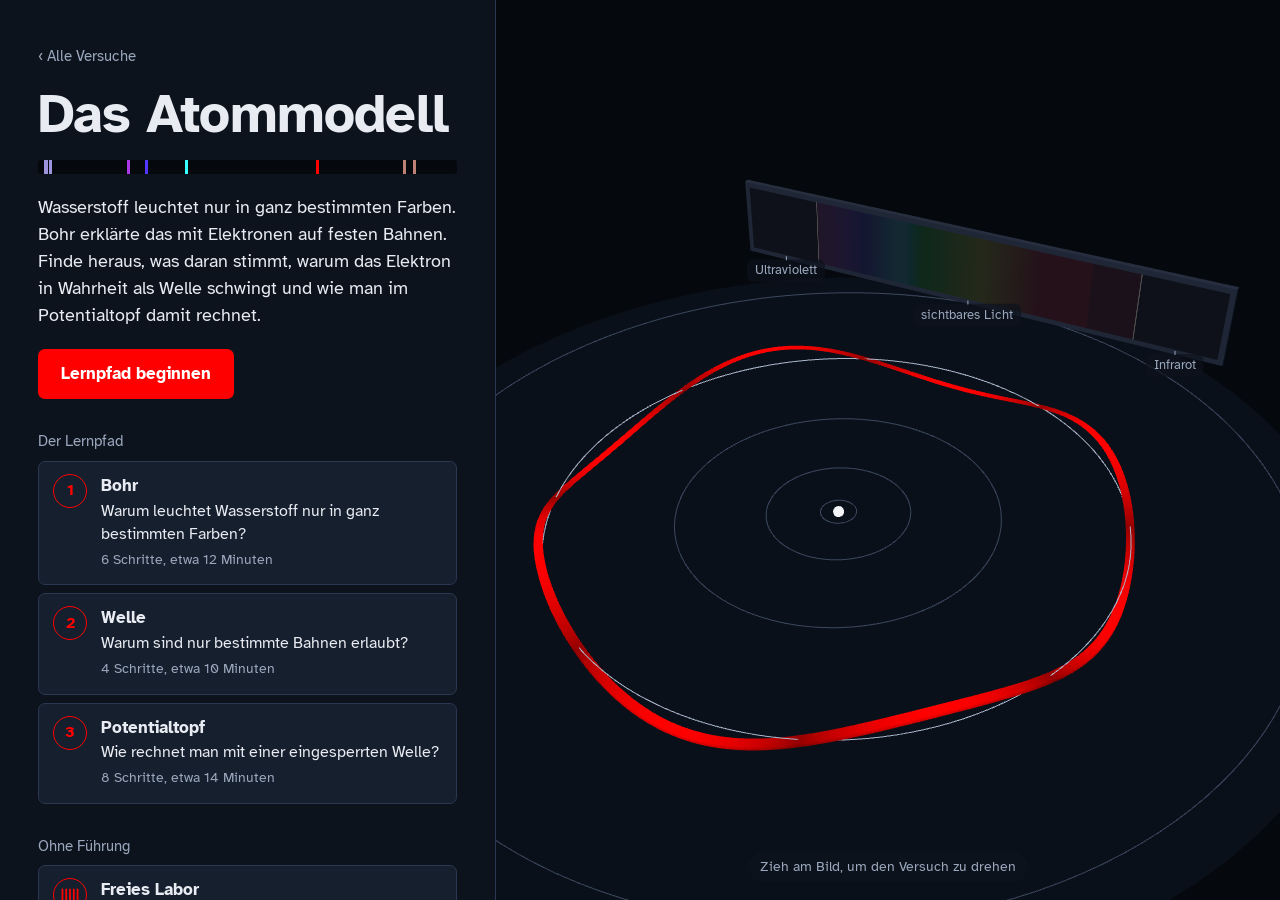
==== atom.html @ d633b868 "Fertige Seite" ====
<!doctype html>
<html lang="de">
  <head>
    <meta charset="utf-8" />
    <meta name="viewport" content="width=device-width, initial-scale=1, viewport-fit=cover" />
    <meta http-equiv="Content-Security-Policy" content="default-src 'self'; script-src 'self'; style-src 'self' 'unsafe-inline'; img-src 'self' data: blob:; font-src 'self'; connect-src 'none'; object-src 'none'; base-uri 'none'; form-action 'none'" />
    <meta name="description" content="Vom Bohrschen Atommodell zum Potentialtopf: Bahnen, Sprünge, stehende Wellen in einer 3D-Simulation." />
    <meta name="theme-color" content="#05080d" />
    <meta name="referrer" content="no-referrer" />
    <!-- Suchmaschinen sollen die Seite nicht aufnehmen: Sie ist nur für Leute mit dem Link gedacht. -->
    <meta name="robots" content="noindex, nofollow" />
    <link rel="icon" href="data:image/svg+xml,%3Csvg xmlns='http://www.w3.org/2000/svg' viewBox='0 0 32 32'%3E%3Crect width='32' height='32' rx='6' fill='%2305080d'/%3E%3Cpath d='M6 9v14M11 9v14M16 9v14M21 9v14M26 9v14' stroke='%23ff3b30' stroke-width='2.5' stroke-linecap='round' opacity='.9'/%3E%3C/svg%3E" />
    <title>Atommodell – Physik zum Ausprobieren</title>
    <script type="module" crossorigin src="./assets/atom-D4u6uy9n.js"></script>
    <link rel="modulepreload" crossorigin href="./assets/start-CeOZBnhl.js">
    <link rel="modulepreload" crossorigin href="./assets/OrbitControls-D5EzRQNO.js">
    <link rel="modulepreload" crossorigin href="./assets/physik-Cpdh8HhV.js">
    <link rel="stylesheet" crossorigin href="./assets/start-85iqUtJz.css">
  </head>
  <body style="background:#05080d">
    <div id="app">
      <header id="kopf">
        <button id="heim" type="button" title="Zur Startseite" aria-label="Zur Startseite"></button>
        <nav id="kapitel" aria-label="Kapitel"></nav>
        <div id="werkzeuge" role="toolbar" aria-label="Ansicht"></div>
      </header>
      <main id="buehne" aria-label="3D-Ansicht des Versuchs">
        <p id="lade" style="position:absolute;inset:0;display:grid;place-items:center;margin:0;color:#9aa7bc;font-family:system-ui,sans-serif">Der Versuch wird aufgebaut …</p>
      </main>
      <footer id="leiste"></footer>
      <section id="start" aria-label="Startseite"></section>
    </div>
    <dialog id="fenster"></dialog>
    <noscript>
      <p style="position:fixed;inset:0;display:grid;place-items:center;margin:0;padding:24px;text-align:center;background:#05080d;color:#e8ebf1;font-family:system-ui,sans-serif">
        Diese Simulation braucht JavaScript. Bitte schalte es in den Einstellungen deines Browsers für diese Seite ein.
      </p>
    </noscript>
  </body>
</html>
---- assets/start-85iqUtJz.css ----
@font-face{font-family:Atkinson Hyperlegible;font-style:normal;font-display:swap;font-weight:400;src:url(./atkinson-hyperlegible-latin-ext-400-normal-DRk46D-x.woff2)format("woff2"),url(./atkinson-hyperlegible-latin-ext-400-normal-Bbz-b3yf.woff)format("woff");unicode-range:U+100-2BA,U+2BD-2C5,U+2C7-2CC,U+2CE-2D7,U+2DD-2FF,U+304,U+308,U+329,U+1D00-1DBF,U+1E00-1E9F,U+1EF2-1EFF,U+2020,U+20A0-20AB,U+20AD-20C0,U+2113,U+2C60-2C7F,U+A720-A7FF}@font-face{font-family:Atkinson Hyperlegible;font-style:normal;font-display:swap;font-weight:400;src:url(./atkinson-hyperlegible-latin-400-normal-BrHNak5F.woff2)format("woff2"),url(./atkinson-hyperlegible-latin-400-normal-BbWidj28.woff)format("woff");unicode-range:U+??,U+131,U+152-153,U+2BB-2BC,U+2C6,U+2DA,U+2DC,U+304,U+308,U+329,U+2000-206F,U+20AC,U+2122,U+2191,U+2193,U+2212,U+2215,U+FEFF,U+FFFD}@font-face{font-family:Atkinson Hyperlegible;font-style:normal;font-display:swap;font-weight:700;src:url(./atkinson-hyperlegible-latin-ext-700-normal-BoVPHkS0.woff2)format("woff2"),url(./atkinson-hyperlegible-latin-ext-700-normal-CKkU2Dpt.woff)format("woff");unicode-range:U+100-2BA,U+2BD-2C5,U+2C7-2CC,U+2CE-2D7,U+2DD-2FF,U+304,U+308,U+329,U+1D00-1DBF,U+1E00-1E9F,U+1EF2-1EFF,U+2020,U+20A0-20AB,U+20AD-20C0,U+2113,U+2C60-2C7F,U+A720-A7FF}@font-face{font-family:Atkinson Hyperlegible;font-style:normal;font-display:swap;font-weight:700;src:url(./atkinson-hyperlegible-latin-700-normal-GZI4o3u0.woff2)format("woff2"),url(./atkinson-hyperlegible-latin-700-normal-BK6Glc0m.woff)format("woff");unicode-range:U+??,U+131,U+152-153,U+2BB-2BC,U+2C6,U+2DA,U+2DC,U+304,U+308,U+329,U+2000-206F,U+20AC,U+2122,U+2191,U+2193,U+2212,U+2215,U+FEFF,U+FFFD}:root{--raum:#05080d;--tafel:#0d131d;--tafel-hoch:#161f2e;--linie:#2a3750;--kreide:#e8ebf1;--kreide-leise:#9aa7bc;--licht:#a0ff00;--licht-schrift:#05080d;--rundung:7px;--lightningcss-light: ;--lightningcss-dark:initial;color-scheme:dark}*{box-sizing:border-box}html,body{background:var(--raum);height:100%;color:var(--kreide);overscroll-behavior:none;margin:0;font-family:Atkinson Hyperlegible,system-ui,sans-serif;font-size:16px;line-height:1.45;overflow:hidden}button,input{font:inherit;color:inherit}:focus-visible{outline:2px solid var(--licht);outline-offset:2px}#app{grid-template-rows:auto minmax(0,1fr) auto;grid-template-columns:minmax(0,1fr);height:100dvh;display:grid}#kopf{background:var(--tafel);border-bottom:1px solid var(--linie);scrollbar-width:none;justify-content:space-between;align-items:center;gap:12px;padding:0 10px;display:flex;overflow-x:auto}#kapitel,#werkzeuge{flex-shrink:0;align-items:center;gap:2px;display:flex}#kapitel{margin-right:auto}#heim{border-radius:var(--rundung);cursor:pointer;background:0 0;border:none;flex-shrink:0;align-items:center;gap:8px;padding:6px 10px 6px 6px;font-weight:700;display:flex}#heim:hover{background:var(--tafel-hoch)}.reiter{color:var(--kreide-leise);cursor:pointer;white-space:nowrap;background:0 0;border:none;border-bottom:2px solid #0000;padding:12px 12px 10px}.reiter:hover{color:var(--kreide)}.reiter[aria-current=page]{color:var(--kreide);border-bottom-color:var(--licht);font-weight:700}.reiter .haken{color:var(--licht);margin-left:5px}.werkzeug{border-radius:var(--rundung);color:var(--kreide-leise);cursor:pointer;white-space:nowrap;background:0 0;border:1px solid #0000;padding:6px 10px}.werkzeug:hover{color:var(--kreide);border-color:var(--linie)}.werkzeug[aria-pressed=true]{color:var(--kreide);background:var(--tafel-hoch);border-color:var(--linie)}.werkzeug .kurz{display:none}.trenner{background:var(--linie);width:1px;height:20px;margin:0 6px}#buehne{background:var(--raum);min-height:0;position:relative;overflow:hidden}#buehne canvas{touch-action:none;display:block}.schild{border:1px solid var(--linie);border-radius:var(--rundung);white-space:nowrap;pointer-events:none;background:#0d131de0;padding:3px 9px;font-size:.875rem;position:absolute;top:0;left:0}.schild:after{content:"";width:1px;height:var(--stiel,12px);background:var(--kreide-leise);position:absolute;top:100%;left:50%}.schild.unten:after{top:auto;bottom:100%}.schild.klein{color:var(--kreide-leise);background:#0d131db3;border-color:#0000;padding:1px 7px;font-size:.8125rem}.massschild{border-color:var(--kreide-leise);font-variant-numeric:tabular-nums;font-weight:700}.hinweis-szene{text-align:center;color:var(--kreide-leise);place-items:center;padding:24px;display:grid;position:absolute;inset:0}#leiste{background:var(--tafel);border-top:1px solid var(--linie);padding:12px 18px calc(14px + env(safe-area-inset-bottom));min-height:148px;max-height:48dvh;overflow-y:auto}.leistenkopf{color:var(--kreide-leise);flex-wrap:wrap;justify-content:space-between;align-items:center;gap:2px 16px;margin-bottom:8px;font-size:.875rem;display:flex}.leistenkopf strong{color:var(--kreide)}.leistenkopf .abschnitt{border:1px solid var(--linie);color:var(--kreide);white-space:nowrap;border-radius:999px;margin-left:10px;padding:1px 8px}.punkte{gap:2px;display:flex}.punkt{cursor:pointer;background:0 0;border:none;place-items:center;width:26px;height:26px;padding:0;display:grid}.punkt:before{content:"";border:1.5px solid var(--kreide-leise);border-radius:50%;width:9px;height:9px}.punkt.erledigt:before{background:var(--kreide-leise)}.punkt.aktuell:before{background:var(--licht);border-color:var(--licht);width:12px;height:12px}.rumpf{grid-template-columns:minmax(0,1.25fr) minmax(0,1fr);align-items:start;gap:10px 32px;display:grid}.rumpf.dreiteilig{grid-template-rows:auto 1fr;grid-template-areas:"text bedienung""knoepfe bedienung"}.dreiteilig>.text{grid-area:text}.dreiteilig>.bedienung,.dreiteilig>.antworten{grid-area:bedienung}.dreiteilig>.knoepfe{grid-area:knoepfe;margin-top:2px}.rumpf{animation:.22s ease-out einblenden}@keyframes einblenden{0%{opacity:0;translate:0 6px}}.rumpf.einspaltig{grid-template-columns:minmax(0,1fr);max-width:64rem}.text{max-width:62ch;margin:0;font-size:1.0625rem}.text:focus{outline:none}.text+.text{margin-top:6px}.urteil{font-weight:700}.bedienung{gap:10px;display:grid}.knoepfe{flex-wrap:wrap;align-items:center;gap:8px;margin-top:12px;display:flex}.knopf{border-radius:var(--rundung);border:1px solid var(--linie);background:var(--tafel-hoch);cursor:pointer;text-align:left;min-height:42px;padding:8px 16px}.knopf:hover{border-color:var(--kreide-leise)}.knopf:disabled{opacity:.55;cursor:default}.knopf.haupt{background:var(--licht);color:var(--licht-schrift);border-color:#0000;font-weight:700}.knopf.haupt.wartet{background:var(--tafel-hoch);color:var(--kreide-leise);border-color:var(--linie);font-weight:400}.knopf.haupt.bereit{animation:.9s ease-out aufleuchten}@keyframes aufleuchten{0%{box-shadow:0 0 0 0 var(--licht)}to{box-shadow:0 0 0 14px #0000}}.vermutung{color:var(--kreide-leise);font-size:.9375rem}.vermutung b{color:var(--kreide);font-weight:400}.knopf.leise{color:var(--kreide-leise);text-underline-offset:3px;background:0 0;border-color:#0000;padding-inline:6px;text-decoration:underline}.antworten{gap:8px;display:grid}.antworten .knopf{width:100%}.regler{gap:2px;display:grid}.regler .zeile{justify-content:space-between;gap:12px;font-size:.9375rem;display:flex}.regler .wert{font-variant-numeric:tabular-nums;font-weight:700}input[type=range]{appearance:none;cursor:pointer;background:0 0;width:100%;height:30px;margin:0}input[type=range]::-webkit-slider-runnable-track{background:var(--linie);border-radius:2px;height:4px}input[type=range]::-moz-range-track{background:var(--linie);border-radius:2px;height:4px}input[type=range]::-webkit-slider-thumb{appearance:none;border:3px solid var(--tafel);background:var(--licht);border-radius:50%;width:22px;height:22px;margin-top:-9px}input[type=range]::-moz-range-thumb{border:3px solid var(--tafel);background:var(--licht);border-radius:50%;width:16px;height:16px}.schalter{cursor:pointer;text-align:left;background:0 0;border:none;align-items:center;gap:10px;min-height:42px;padding:0;display:flex}.schalter .bahn{background:var(--linie);border-radius:12px;flex-shrink:0;width:44px;height:24px;transition:background .15s;position:relative}.schalter .bahn:after{content:"";background:var(--kreide);border-radius:50%;width:18px;height:18px;transition:translate .15s;position:absolute;top:3px;left:3px}.schalter[aria-checked=true] .bahn{background:var(--licht)}.schalter[aria-checked=true] .bahn:after{background:var(--licht-schrift);translate:20px}.wahl{border:1px solid var(--linie);border-radius:var(--rundung);width:-moz-fit-content;width:fit-content;display:inline-flex;overflow:hidden}.wahl button{cursor:pointer;min-height:40px;color:var(--kreide-leise);background:0 0;border:none;padding:6px 16px}.wahl button[aria-pressed=true]{background:var(--licht);color:var(--licht-schrift);font-weight:700}.anzeige{color:var(--kreide-leise);margin:0;font-size:.9375rem}.anzeige b{color:var(--kreide);font-variant-numeric:tabular-nums}.stufen{gap:8px;display:grid}.stufen .zeile{align-items:center;gap:12px;font-size:.9375rem;display:flex}.stufen .zeile>span:first-child{flex:0 0 5.2rem}.stufen .zeile.klein{color:var(--kreide-leise);padding-bottom:16px;font-size:.8125rem}.stufenwahl button{font-variant-numeric:tabular-nums;min-width:42px;padding-inline:10px}.leiter{border-bottom:1px solid var(--linie);flex:auto;height:16px;position:relative}.leiter .sprosse{background:var(--kreide-leise);width:2px;height:9px;margin-left:-1px;transition:height .15s;position:absolute;bottom:0}.leiter .sprosse.aktuell{background:var(--licht);width:3px;height:16px}.leiter .ende{font-variant-numeric:tabular-nums;white-space:nowrap;position:absolute;top:calc(100% + 2px)}.leiter .ende.links{left:0}.leiter .ende.rechts{right:0}.merksaetze{gap:5px;max-width:60ch;margin:0;padding-left:1.15em;display:grid}.merksaetze li::marker{color:var(--licht)}.eingabe{flex-wrap:wrap;align-items:center;gap:8px;display:flex}.eingabe input{border-radius:var(--rundung);border:1px solid var(--linie);background:var(--raum);font-variant-numeric:tabular-nums;width:7.5rem;min-height:42px;padding:6px 10px}.laborkopf{align-items:center;gap:14px;font-size:1rem;display:flex}.labor{grid-template-columns:repeat(auto-fit,minmax(220px,1fr));align-items:start;gap:12px 32px;display:grid}.labor .gruppe{justify-items:start;gap:10px;display:grid}.labor .gruppe>.regler,.labor .gruppe>.bedienung,.labor .gruppe>.gruppe,.labor .gruppe>div:not([class]){justify-self:stretch}#start{display:none}#app.am-start{grid-template-rows:minmax(0,1fr);grid-template-columns:minmax(0,31rem) minmax(0,1fr)}#app.am-start #kopf,#app.am-start #leiste{display:none}#app.am-start #start{background:var(--tafel);border-right:1px solid var(--linie);grid-area:1/1;display:block;overflow-y:auto}#app.am-start #buehne{grid-area:1/2}.startinhalt{padding:clamp(20px,5vh,56px) clamp(18px,3vw,40px) 28px}.zurueck{color:var(--kreide-leise);margin:-6px 0 18px;font-size:.9375rem;text-decoration:none;display:inline-block}.zurueck:hover{color:var(--kreide);text-underline-offset:3px;text-decoration:underline}.startinhalt h1{letter-spacing:-.015em;margin:0;font-size:clamp(2.25rem,1.4rem + 2.6vw,3.4rem);line-height:1.04}.streifenband{background-color:var(--raum);border-radius:3px;height:14px;margin:18px 0 20px}.startsatz{max-width:44ch;margin:0;font-size:1.125rem;line-height:1.5}.startinhalt .knoepfe{margin-top:20px}.knopf.gross{min-height:50px;padding:10px 22px;font-size:1.0625rem}.startinhalt h2{color:var(--kreide-leise);margin:32px 0 8px;font-size:.9375rem;font-weight:400}.kapitelliste{gap:8px;margin:0;padding:0;list-style:none;display:grid}.kapitelkarte{border:1px solid var(--linie);border-radius:var(--rundung);background:var(--tafel-hoch);text-align:left;cursor:pointer;grid-template-columns:34px minmax(0,1fr);align-items:start;gap:14px;width:100%;padding:12px 14px 14px;display:grid;position:relative;overflow:hidden}.kapitelkarte:hover{border-color:var(--kreide-leise)}.kapitelkarte .nummer{border:1.5px solid var(--licht);width:34px;height:34px;color:var(--licht);border-radius:50%;place-items:center;font-weight:700;display:grid}.kapitelkarte .worte{gap:1px;display:grid}.kapitelkarte strong{font-size:1.0625rem}.kapitelkarte .stand{color:var(--kreide-leise);margin-top:3px;font-size:.875rem}.kapitelkarte .balken{height:3px;position:absolute;inset:auto 0 0}.kapitelkarte .balken span{background:var(--licht);height:100%;display:block}.startfuss{color:var(--kreide-leise);margin:28px 0 0;font-size:.875rem}.textknopf{color:var(--kreide);text-underline-offset:3px;cursor:pointer;background:0 0;border:none;padding:0;text-decoration:underline}.drehhinweis{color:var(--kreide-leise);white-space:nowrap;pointer-events:none;background:#0d131dcc;border-radius:999px;margin:0;padding:5px 12px;font-size:.875rem;display:none;position:absolute;bottom:18px;left:50%;translate:-50%}#app.am-start .drehhinweis{display:block}@media (max-width:860px) and (orientation:portrait){#app.am-start{grid-template-rows:minmax(160px,32dvh) minmax(0,1fr);grid-template-columns:minmax(0,1fr)}#app.am-start #buehne{grid-area:1/1}#app.am-start #start{border-right:none;border-top:1px solid var(--linie);grid-area:2/1}.drehhinweis{bottom:8px}}@media (max-width:860px) and (orientation:landscape){#app.am-start{grid-template-columns:minmax(0,1.15fr) minmax(0,1fr)}}html.auswahl,html.auswahl body{height:auto;min-height:100%;overflow:auto}#auswahl{max-width:68rem;margin:0 auto;padding:clamp(24px,7vh,72px) clamp(16px,4vw,40px) 40px}.auswahlkopf .marke{margin:0 0 14px}.auswahlkopf .marke svg{width:34px;height:34px}.auswahlkopf h1{letter-spacing:-.02em;margin:0 0 16px;font-size:clamp(2.25rem,1.3rem + 4vw,4rem);line-height:1.02}.auswahlkopf .startsatz{max-width:52ch}.versuche{grid-template-columns:repeat(auto-fit,minmax(min(100%,22rem),1fr));gap:20px;margin-top:clamp(28px,5vh,48px);display:grid}.versuchskarte{border:1px solid var(--linie);background:var(--tafel);color:inherit;border-radius:12px;grid-template-rows:auto 1fr;text-decoration:none;transition:border-color .15s,translate .15s;display:grid;position:relative;overflow:hidden}.versuchskarte:hover{border-color:var(--licht);translate:0 -2px}.versuchskarte .bild{background:var(--raum);border-bottom:1px solid var(--linie);padding:14px}.versuchskarte .bild svg{width:100%;height:auto;display:block}.versuchskarte .worte{grid-template-rows:auto auto 1fr auto;gap:8px;padding:18px 20px 22px;display:grid}.versuchskarte h2{margin:0;font-size:1.5rem;line-height:1.2}.versuchskarte p{max-width:48ch;margin:0}.versuchskarte .kapitelzeile{color:var(--kreide-leise);font-size:.9375rem}.versuchskarte .fuss{flex-wrap:wrap;align-items:center;gap:8px 16px;margin-top:10px;display:flex}.versuchskarte .fuss .knopf{align-items:center;display:inline-flex}.versuchskarte .stand{color:var(--kreide-leise);font-size:.9375rem}.versuchskarte .balken{height:4px;position:absolute;inset:auto 0 0}.versuchskarte .balken span{background:var(--licht);height:100%;display:block}dialog{border:1px solid var(--linie);background:var(--tafel-hoch);width:min(640px,100vw - 24px);max-height:min(84dvh,760px);color:var(--kreide);border-radius:12px;padding:0}dialog::backdrop{background:#030509b8}.fensterinhalt{max-height:inherit;padding:22px 24px 20px;overflow-y:auto}.kreuz{z-index:1;background:var(--tafel-hoch);width:40px;height:40px;color:var(--kreide-leise);cursor:pointer;border:1px solid #0000;border-radius:50%;place-items:center;font-size:1.5rem;line-height:1;display:grid;position:absolute;top:10px;right:10px}.kreuz:hover{color:var(--kreide);border-color:var(--linie)}.fensterinhalt h2{margin:0 0 12px;padding-right:36px;font-size:1.375rem;line-height:1.25}.fensterinhalt h3{margin:18px 0 6px;font-size:1.0625rem}.fensterinhalt p,.fensterinhalt li{max-width:62ch}.fensterinhalt p{margin:0 0 10px}.fensterinhalt ul{margin:0 0 10px;padding-left:1.2em}.fensterinhalt svg{width:100%;max-width:420px;height:auto;margin:12px auto;display:block}.fensterinhalt table{border-collapse:collapse;margin:8px 0 12px}.fensterinhalt td,.fensterinhalt th{text-align:left;border-bottom:1px solid var(--linie);padding:4px 18px 4px 0}.begriffe{margin:0}.begriffe dt{margin-top:14px;font-weight:700}.begriffe dt:first-child{margin-top:0}.begriffe dd{max-width:62ch;color:var(--kreide-leise);margin:2px 0 0}.fensterinhalt td.formel{padding-right:0;font-size:1.1rem}.formel{overflow-wrap:break-word;margin:10px 0;font-family:Cambria Math,Cambria,Georgia,Times New Roman,serif;font-size:1.3rem}.formel i{font-style:italic}.gefahr{color:#ffb4ab;border-color:#a6483f}@media (max-width:760px){#kopf{flex-wrap:wrap;gap:0;padding:0 4px;overflow-x:visible}#kapitel,#werkzeuge{flex-shrink:1;justify-content:space-between;width:100%;min-width:0;font-size:.875rem}#heim span{display:none}#heim{padding:6px}#kapitel{flex:1 1 0;width:auto;margin-right:0}#werkzeuge{border-top:1px solid var(--linie);padding:3px 0}.trenner{display:none}.reiter{padding:10px 6px 8px}.werkzeug{padding:6px 5px}#leiste{padding:10px 14px calc(12px + env(safe-area-inset-bottom));min-height:168px}.rumpf{grid-template-columns:minmax(0,1fr)}.rumpf.dreiteilig{grid-template-rows:auto;grid-template-areas:"text""bedienung""knoepfe"}.text{font-size:1rem}.werkzeug .lang{display:none}.werkzeug .kurz{text-align:center;min-width:1.4em;font-weight:700;display:inline-block}}@media (max-width:1000px){#heim span,.nur-breit{display:none}}@media (max-height:520px) and (orientation:landscape){#app:not(.am-start){grid-template-rows:auto minmax(0,1fr);grid-template-columns:minmax(0,1fr) minmax(260px,44%)}#kopf{flex-wrap:nowrap;grid-column:1/-1;gap:4px;padding:0 4px;overflow-x:auto}#kapitel,#werkzeuge{border-top:none;flex:none;width:auto;padding:0;font-size:.875rem}#kapitel{margin-right:auto}.reiter{padding:8px 7px 6px}.werkzeug{padding:4px 6px}.trenner{margin:0 2px}#leiste{border-top:none;border-left:1px solid var(--linie);min-height:0;max-height:none;padding:10px 14px calc(10px + env(safe-area-inset-bottom))}.rumpf{grid-template-columns:minmax(0,1fr)}.rumpf.dreiteilig{grid-template-rows:auto;grid-template-areas:"text""bedienung""knoepfe"}.text{font-size:1rem}.labor{grid-template-columns:minmax(0,1fr)}}@media (pointer:coarse){.punkt{width:34px;height:34px}input[type=range]{height:38px}}@media (prefers-reduced-motion:reduce){.versuchskarte{transition:none}.versuchskarte:hover{translate:none}.rumpf,.knopf.haupt.bereit{animation:none}.schalter .bahn,.schalter .bahn:after{transition:none}}
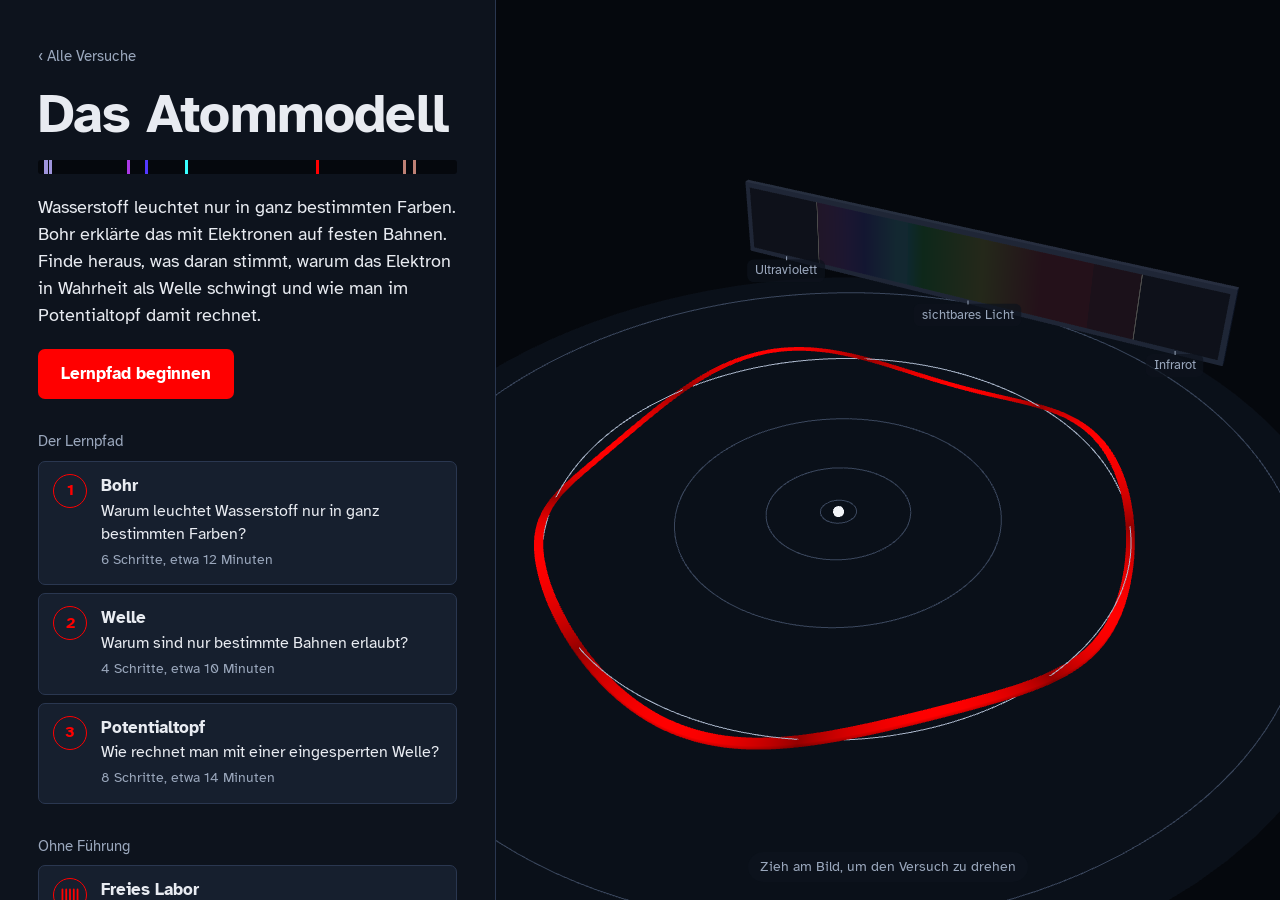
==== commit 243978e9: "Fertige Seite" ====
--- a/atom.html
+++ b/atom.html
@@ -11,10 +11,10 @@
     <meta name="robots" content="noindex, nofollow" />
     <link rel="icon" href="data:image/svg+xml,%3Csvg xmlns='http://www.w3.org/2000/svg' viewBox='0 0 32 32'%3E%3Crect width='32' height='32' rx='6' fill='%2305080d'/%3E%3Cpath d='M6 9v14M11 9v14M16 9v14M21 9v14M26 9v14' stroke='%23ff3b30' stroke-width='2.5' stroke-linecap='round' opacity='.9'/%3E%3C/svg%3E" />
     <title>Atommodell – Physik zum Ausprobieren</title>
-    <script type="module" crossorigin src="./assets/atom-D4u6uy9n.js"></script>
+    <script type="module" crossorigin src="./assets/atom-BWWVkH40.js"></script>
     <link rel="modulepreload" crossorigin href="./assets/start-CeOZBnhl.js">
     <link rel="modulepreload" crossorigin href="./assets/OrbitControls-D5EzRQNO.js">
-    <link rel="modulepreload" crossorigin href="./assets/physik-Cpdh8HhV.js">
+    <link rel="modulepreload" crossorigin href="./assets/physik-D765R7ag.js">
     <link rel="stylesheet" crossorigin href="./assets/start-85iqUtJz.css">
   </head>
   <body style="background:#05080d">
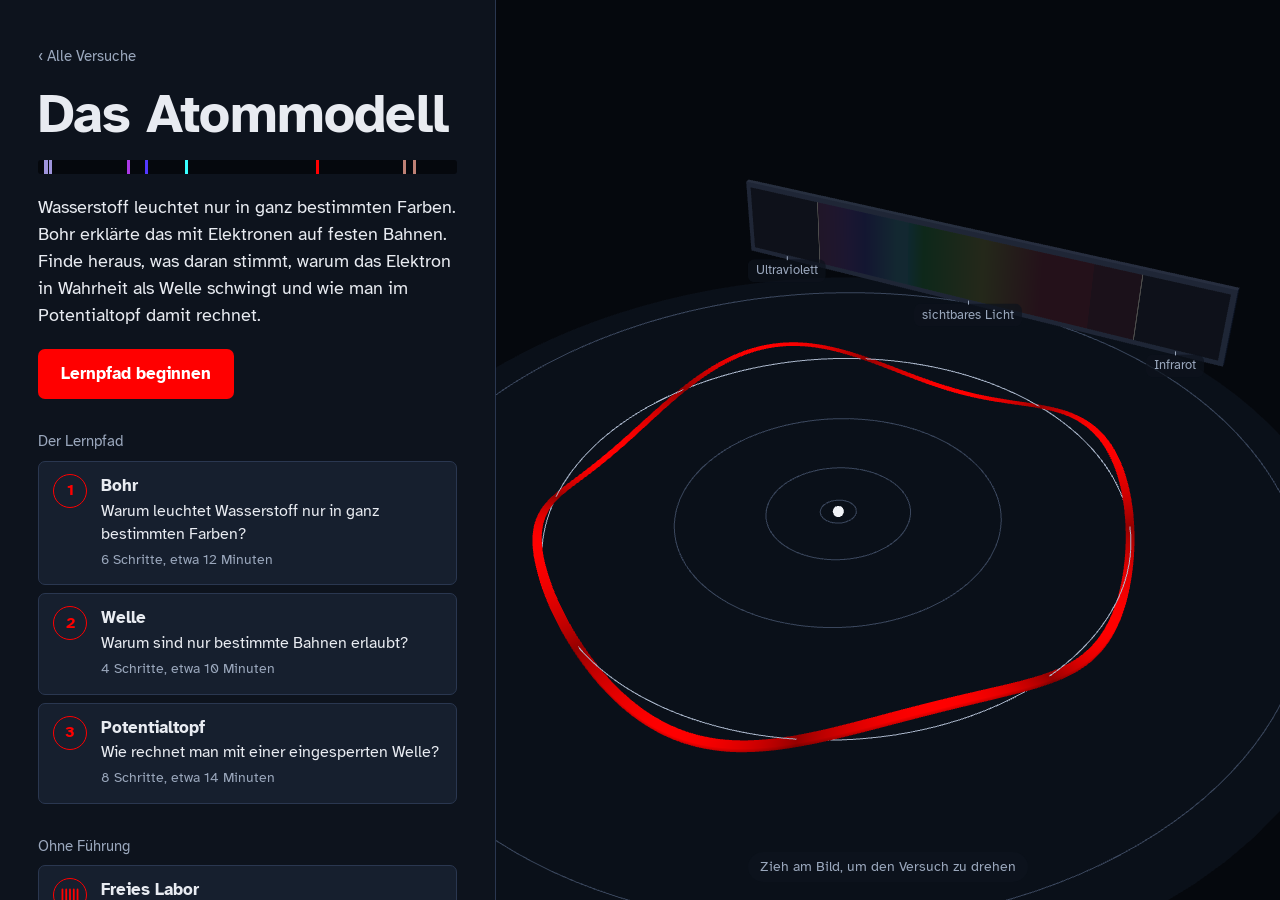
==== commit 3db1613b: "Fertige Seite" ====
--- a/atom.html
+++ b/atom.html
@@ -11,11 +11,11 @@
     <meta name="robots" content="noindex, nofollow" />
     <link rel="icon" href="data:image/svg+xml,%3Csvg xmlns='http://www.w3.org/2000/svg' viewBox='0 0 32 32'%3E%3Crect width='32' height='32' rx='6' fill='%2305080d'/%3E%3Cpath d='M6 9v14M11 9v14M16 9v14M21 9v14M26 9v14' stroke='%23ff3b30' stroke-width='2.5' stroke-linecap='round' opacity='.9'/%3E%3C/svg%3E" />
     <title>Atommodell – Physik zum Ausprobieren</title>
-    <script type="module" crossorigin src="./assets/atom-BWWVkH40.js"></script>
-    <link rel="modulepreload" crossorigin href="./assets/start-CeOZBnhl.js">
-    <link rel="modulepreload" crossorigin href="./assets/OrbitControls-D5EzRQNO.js">
-    <link rel="modulepreload" crossorigin href="./assets/physik-D765R7ag.js">
-    <link rel="stylesheet" crossorigin href="./assets/start-85iqUtJz.css">
+    <script type="module" crossorigin src="./assets/atom-BV6NzymL.js"></script>
+    <link rel="modulepreload" crossorigin href="./assets/start-Csqs_MH9.js">
+    <link rel="modulepreload" crossorigin href="./assets/OrbitControls-C2HPeOFy.js">
+    <link rel="modulepreload" crossorigin href="./assets/physik-CORtadvQ.js">
+    <link rel="stylesheet" crossorigin href="./assets/start-XwEOmRAq.css">
   </head>
   <body style="background:#05080d">
     <div id="app">
--- a/assets/start-XwEOmRAq.css
+++ b/assets/start-XwEOmRAq.css
@@ -0,0 +1 @@
+@font-face{font-family:Atkinson Hyperlegible;font-style:normal;font-display:swap;font-weight:400;src:url(./atkinson-hyperlegible-latin-ext-400-normal-DRk46D-x.woff2)format("woff2"),url(./atkinson-hyperlegible-latin-ext-400-normal-Bbz-b3yf.woff)format("woff");unicode-range:U+100-2BA,U+2BD-2C5,U+2C7-2CC,U+2CE-2D7,U+2DD-2FF,U+304,U+308,U+329,U+1D00-1DBF,U+1E00-1E9F,U+1EF2-1EFF,U+2020,U+20A0-20AB,U+20AD-20C0,U+2113,U+2C60-2C7F,U+A720-A7FF}@font-face{font-family:Atkinson Hyperlegible;font-style:normal;font-display:swap;font-weight:400;src:url(./atkinson-hyperlegible-latin-400-normal-BrHNak5F.woff2)format("woff2"),url(./atkinson-hyperlegible-latin-400-normal-BbWidj28.woff)format("woff");unicode-range:U+??,U+131,U+152-153,U+2BB-2BC,U+2C6,U+2DA,U+2DC,U+304,U+308,U+329,U+2000-206F,U+20AC,U+2122,U+2191,U+2193,U+2212,U+2215,U+FEFF,U+FFFD}@font-face{font-family:Atkinson Hyperlegible;font-style:normal;font-display:swap;font-weight:700;src:url(./atkinson-hyperlegible-latin-ext-700-normal-BoVPHkS0.woff2)format("woff2"),url(./atkinson-hyperlegible-latin-ext-700-normal-CKkU2Dpt.woff)format("woff");unicode-range:U+100-2BA,U+2BD-2C5,U+2C7-2CC,U+2CE-2D7,U+2DD-2FF,U+304,U+308,U+329,U+1D00-1DBF,U+1E00-1E9F,U+1EF2-1EFF,U+2020,U+20A0-20AB,U+20AD-20C0,U+2113,U+2C60-2C7F,U+A720-A7FF}@font-face{font-family:Atkinson Hyperlegible;font-style:normal;font-display:swap;font-weight:700;src:url(./atkinson-hyperlegible-latin-700-normal-GZI4o3u0.woff2)format("woff2"),url(./atkinson-hyperlegible-latin-700-normal-BK6Glc0m.woff)format("woff");unicode-range:U+??,U+131,U+152-153,U+2BB-2BC,U+2C6,U+2DA,U+2DC,U+304,U+308,U+329,U+2000-206F,U+20AC,U+2122,U+2191,U+2193,U+2212,U+2215,U+FEFF,U+FFFD}:root{--raum:#05080d;--tafel:#0d131d;--tafel-hoch:#161f2e;--linie:#2a3750;--kreide:#e8ebf1;--kreide-leise:#9aa7bc;--licht:#a0ff00;--licht-schrift:#05080d;--rundung:7px;--lightningcss-light: ;--lightningcss-dark:initial;color-scheme:dark}*{box-sizing:border-box}html,body{background:var(--raum);height:100%;color:var(--kreide);overscroll-behavior:none;margin:0;font-family:Atkinson Hyperlegible,system-ui,sans-serif;font-size:16px;line-height:1.45;overflow:hidden}button,input{font:inherit;color:inherit}:focus-visible{outline:2px solid var(--licht);outline-offset:2px}#app{grid-template-rows:auto minmax(0,1fr) auto;grid-template-columns:minmax(0,1fr);height:100dvh;display:grid}#kopf{background:var(--tafel);border-bottom:1px solid var(--linie);scrollbar-width:none;justify-content:space-between;align-items:center;gap:12px;padding:0 10px;display:flex;overflow-x:auto}#kapitel,#werkzeuge{flex-shrink:0;align-items:center;gap:2px;display:flex}#kapitel{margin-right:auto}#heim{border-radius:var(--rundung);cursor:pointer;background:0 0;border:none;flex-shrink:0;align-items:center;gap:8px;padding:6px 10px 6px 6px;font-weight:700;display:flex}#heim:hover{background:var(--tafel-hoch)}.reiter{color:var(--kreide-leise);cursor:pointer;white-space:nowrap;background:0 0;border:none;border-bottom:2px solid #0000;padding:12px 12px 10px}.reiter:hover{color:var(--kreide)}.reiter[aria-current=page]{color:var(--kreide);border-bottom-color:var(--licht);font-weight:700}.reiter .haken{color:var(--licht);margin-left:5px}.werkzeug{border-radius:var(--rundung);color:var(--kreide-leise);cursor:pointer;white-space:nowrap;background:0 0;border:1px solid #0000;padding:6px 10px}.werkzeug:hover{color:var(--kreide);border-color:var(--linie)}.werkzeug[aria-pressed=true]{color:var(--kreide);background:var(--tafel-hoch);border-color:var(--linie)}.werkzeug .kurz{display:none}.trenner{background:var(--linie);width:1px;height:20px;margin:0 6px}#buehne{background:var(--raum);min-height:0;position:relative;overflow:hidden}#buehne canvas{touch-action:none;display:block}.schild{border:1px solid var(--linie);border-radius:var(--rundung);white-space:nowrap;pointer-events:none;background:#0d131de0;padding:3px 9px;font-size:.875rem;position:absolute;top:0;left:0}.schild:after{content:"";width:1px;height:var(--stiel,12px);background:var(--kreide-leise);position:absolute;top:100%;left:50%}.schild.unten:after{top:auto;bottom:100%}.schild.klein{color:var(--kreide-leise);background:#0d131db3;border-color:#0000;padding:1px 7px;font-size:.8125rem}.massschild{border-color:var(--kreide-leise);font-variant-numeric:tabular-nums;font-weight:700}.hinweis-szene{text-align:center;color:var(--kreide-leise);place-items:center;padding:24px;display:grid;position:absolute;inset:0}#leiste{background:var(--tafel);border-top:1px solid var(--linie);padding:12px 18px calc(14px + env(safe-area-inset-bottom));min-height:148px;max-height:48dvh;overflow-y:auto}.leistenkopf{color:var(--kreide-leise);flex-wrap:wrap;justify-content:space-between;align-items:center;gap:2px 16px;margin-bottom:8px;font-size:.875rem;display:flex}.leistenkopf strong{color:var(--kreide)}.leistenkopf .abschnitt{border:1px solid var(--linie);color:var(--kreide);white-space:nowrap;border-radius:999px;margin-left:10px;padding:1px 8px}.punkte{gap:2px;display:flex}.punkt{cursor:pointer;background:0 0;border:none;place-items:center;width:26px;height:26px;padding:0;display:grid}.punkt:before{content:"";border:1.5px solid var(--kreide-leise);border-radius:50%;width:9px;height:9px}.punkt.erledigt:before{background:var(--kreide-leise)}.punkt.aktuell:before{background:var(--licht);border-color:var(--licht);width:12px;height:12px}.rumpf{grid-template-columns:minmax(0,1.25fr) minmax(0,1fr);align-items:start;gap:10px 32px;display:grid}.rumpf.dreiteilig{grid-template-rows:auto 1fr;grid-template-areas:"text bedienung""knoepfe bedienung"}.dreiteilig>.text{grid-area:text}.dreiteilig>.bedienung,.dreiteilig>.antworten{grid-area:bedienung}.dreiteilig>.knoepfe{grid-area:knoepfe;margin-top:2px}.rumpf{animation:.22s ease-out einblenden}@keyframes einblenden{0%{opacity:0;translate:0 6px}}.rumpf.einspaltig{grid-template-columns:minmax(0,1fr);max-width:64rem}.text{max-width:62ch;margin:0;font-size:1.0625rem}.text:focus{outline:none}.text+.text{margin-top:6px}.urteil{font-weight:700}.bedienung{gap:10px;display:grid}.knoepfe{flex-wrap:wrap;align-items:center;gap:8px;margin-top:12px;display:flex}.knopf{border-radius:var(--rundung);border:1px solid var(--linie);background:var(--tafel-hoch);cursor:pointer;text-align:left;min-height:42px;padding:8px 16px}.knopf:hover{border-color:var(--kreide-leise)}.knopf:disabled{opacity:.55;cursor:default}.knopf.haupt{background:var(--licht);color:var(--licht-schrift);border-color:#0000;font-weight:700}.knopf.haupt.wartet{background:var(--tafel-hoch);color:var(--kreide-leise);border-color:var(--linie);font-weight:400}.knopf.haupt.bereit{animation:.9s ease-out aufleuchten}@keyframes aufleuchten{0%{box-shadow:0 0 0 0 var(--licht)}to{box-shadow:0 0 0 14px #0000}}.vermutung{color:var(--kreide-leise);font-size:.9375rem}.vermutung b{color:var(--kreide);font-weight:400}.knopf.leise{color:var(--kreide-leise);text-underline-offset:3px;background:0 0;border-color:#0000;padding-inline:6px;text-decoration:underline}.antworten{gap:8px;display:grid}.antworten .knopf{width:100%}.regler{gap:2px;display:grid}.regler .zeile{justify-content:space-between;gap:12px;font-size:.9375rem;display:flex}.regler .wert{font-variant-numeric:tabular-nums;font-weight:700}input[type=range]{appearance:none;cursor:pointer;background:0 0;width:100%;height:30px;margin:0}input[type=range]::-webkit-slider-runnable-track{background:var(--linie);border-radius:2px;height:4px}input[type=range]::-moz-range-track{background:var(--linie);border-radius:2px;height:4px}input[type=range]::-webkit-slider-thumb{appearance:none;border:3px solid var(--tafel);background:var(--licht);border-radius:50%;width:22px;height:22px;margin-top:-9px}input[type=range]::-moz-range-thumb{border:3px solid var(--tafel);background:var(--licht);border-radius:50%;width:16px;height:16px}.schalter{cursor:pointer;text-align:left;background:0 0;border:none;align-items:center;gap:10px;min-height:42px;padding:0;display:flex}.schalter .bahn{background:var(--linie);border-radius:12px;flex-shrink:0;width:44px;height:24px;transition:background .15s;position:relative}.schalter .bahn:after{content:"";background:var(--kreide);border-radius:50%;width:18px;height:18px;transition:translate .15s;position:absolute;top:3px;left:3px}.schalter[aria-checked=true] .bahn{background:var(--licht)}.schalter[aria-checked=true] .bahn:after{background:var(--licht-schrift);translate:20px}.wahl{border:1px solid var(--linie);border-radius:var(--rundung);width:-moz-fit-content;width:fit-content;display:inline-flex;overflow:hidden}.wahl button{cursor:pointer;min-height:40px;color:var(--kreide-leise);background:0 0;border:none;padding:6px 16px}.wahl button[aria-pressed=true]{background:var(--licht);color:var(--licht-schrift);font-weight:700}.anzeige{color:var(--kreide-leise);margin:0;font-size:.9375rem}.anzeige b{color:var(--kreide);font-variant-numeric:tabular-nums}.stufen{gap:8px;display:grid}.stufen .zeile{align-items:center;gap:12px;font-size:.9375rem;display:flex}.stufen .zeile>span:first-child{flex:0 0 5.2rem}.stufen .zeile.klein{color:var(--kreide-leise);padding-bottom:16px;font-size:.8125rem}.stufenwahl button{font-variant-numeric:tabular-nums;min-width:42px;padding-inline:10px}.leiter{border-bottom:1px solid var(--linie);flex:auto;height:16px;position:relative}.leiter .sprosse{background:var(--kreide-leise);width:2px;height:9px;margin-left:-1px;transition:height .15s;position:absolute;bottom:0}.leiter .sprosse.aktuell{background:var(--licht);width:3px;height:16px}.leiter .ende{font-variant-numeric:tabular-nums;white-space:nowrap;position:absolute;top:calc(100% + 2px)}.leiter .ende.links{left:0}.leiter .ende.rechts{right:0}.merksaetze{gap:5px;max-width:60ch;margin:0;padding-left:1.15em;display:grid}.merksaetze li::marker{color:var(--licht)}.eingabe{flex-wrap:wrap;align-items:center;gap:8px;display:flex}.eingabe input{border-radius:var(--rundung);border:1px solid var(--linie);background:var(--raum);font-variant-numeric:tabular-nums;width:7.5rem;min-height:42px;padding:6px 10px}.laborkopf{align-items:center;gap:14px;font-size:1rem;display:flex}.labor{grid-template-columns:repeat(auto-fit,minmax(220px,1fr));align-items:start;gap:12px 32px;display:grid}.labor .gruppe{justify-items:start;gap:10px;display:grid}.labor .gruppe>.regler,.labor .gruppe>.bedienung,.labor .gruppe>.gruppe,.labor .gruppe>div:not([class]){justify-self:stretch}#start{display:none}#app.am-start{grid-template-rows:minmax(0,1fr);grid-template-columns:minmax(0,31rem) minmax(0,1fr)}#app.am-start #kopf,#app.am-start #leiste{display:none}#app.am-start #start{background:var(--tafel);border-right:1px solid var(--linie);grid-area:1/1;display:block;overflow-y:auto}#app.am-start #buehne{grid-area:1/2}.startinhalt{padding:clamp(20px,5vh,56px) clamp(18px,3vw,40px) 28px}.zurueck{color:var(--kreide-leise);margin:-6px 0 18px;font-size:.9375rem;text-decoration:none;display:inline-block}.zurueck:hover{color:var(--kreide);text-underline-offset:3px;text-decoration:underline}.startinhalt h1{letter-spacing:-.015em;margin:0;font-size:clamp(2.25rem,1.4rem + 2.6vw,3.4rem);line-height:1.04}.streifenband{background-color:var(--raum);border-radius:3px;height:14px;margin:18px 0 20px}.startsatz{max-width:44ch;margin:0;font-size:1.125rem;line-height:1.5}.startinhalt .knoepfe{margin-top:20px}.knopf.gross{min-height:50px;padding:10px 22px;font-size:1.0625rem}.startinhalt h2{color:var(--kreide-leise);margin:32px 0 8px;font-size:.9375rem;font-weight:400}.kapitelliste{gap:8px;margin:0;padding:0;list-style:none;display:grid}.kapitelkarte{border:1px solid var(--linie);border-radius:var(--rundung);background:var(--tafel-hoch);text-align:left;cursor:pointer;grid-template-columns:34px minmax(0,1fr);align-items:start;gap:14px;width:100%;padding:12px 14px 14px;display:grid;position:relative;overflow:hidden}.kapitelkarte:hover{border-color:var(--kreide-leise)}.kapitelkarte .nummer{border:1.5px solid var(--licht);width:34px;height:34px;color:var(--licht);border-radius:50%;place-items:center;font-weight:700;display:grid}.kapitelkarte .worte{gap:1px;display:grid}.kapitelkarte strong{font-size:1.0625rem}.kapitelkarte .stand{color:var(--kreide-leise);margin-top:3px;font-size:.875rem}.kapitelkarte .balken{height:3px;position:absolute;inset:auto 0 0}.kapitelkarte .balken span{background:var(--licht);height:100%;display:block}.startfuss{color:var(--kreide-leise);margin:28px 0 0;font-size:.875rem}.textknopf{color:var(--kreide);text-underline-offset:3px;cursor:pointer;background:0 0;border:none;padding:0;text-decoration:underline}.drehhinweis{color:var(--kreide-leise);white-space:nowrap;pointer-events:none;background:#0d131dcc;border-radius:999px;margin:0;padding:5px 12px;font-size:.875rem;display:none;position:absolute;bottom:18px;left:50%;translate:-50%}#app.am-start .drehhinweis{display:block}@media (max-width:860px) and (orientation:portrait){#app.am-start{grid-template-rows:minmax(160px,32dvh) minmax(0,1fr);grid-template-columns:minmax(0,1fr)}#app.am-start #buehne{grid-area:1/1}#app.am-start #start{border-right:none;border-top:1px solid var(--linie);grid-area:2/1}.drehhinweis{bottom:8px}}@media (max-width:860px) and (orientation:landscape){#app.am-start{grid-template-columns:minmax(0,1.15fr) minmax(0,1fr)}}html.auswahl,html.auswahl body{height:auto;min-height:100%;overflow:auto}#auswahl{max-width:68rem;margin:0 auto;padding:clamp(24px,7vh,72px) clamp(16px,4vw,40px) 40px}.auswahlkopf .marke{margin:0 0 14px}.auswahlkopf .marke svg{width:34px;height:34px}.auswahlkopf h1{letter-spacing:-.02em;margin:0 0 16px;font-size:clamp(2.25rem,1.3rem + 4vw,4rem);line-height:1.02}.auswahlkopf .startsatz{max-width:52ch}.versuche{grid-template-columns:repeat(auto-fit,minmax(min(100%,22rem),1fr));gap:20px;margin-top:clamp(28px,5vh,48px);display:grid}.versuchskarte{border:1px solid var(--linie);background:var(--tafel);color:inherit;border-radius:12px;grid-template-rows:auto 1fr;text-decoration:none;transition:border-color .15s,translate .15s;display:grid;position:relative;overflow:hidden}.versuchskarte:hover{border-color:var(--licht);translate:0 -2px}.versuchskarte .bild{background:var(--raum);border-bottom:1px solid var(--linie);padding:14px}.versuchskarte .bild svg{width:100%;height:auto;display:block}.versuchskarte .worte{grid-template-rows:auto auto 1fr auto;gap:8px;padding:18px 20px 22px;display:grid}.versuchskarte h2{margin:0;font-size:1.5rem;line-height:1.2}.versuchskarte p{max-width:48ch;margin:0}.versuchskarte .kapitelzeile{color:var(--kreide-leise);font-size:.9375rem}.versuchskarte .fuss{flex-wrap:wrap;align-items:center;gap:8px 16px;margin-top:10px;display:flex}.versuchskarte .fuss .knopf{align-items:center;display:inline-flex}.versuchskarte .stand{color:var(--kreide-leise);font-size:.9375rem}.versuchskarte .balken{height:4px;position:absolute;inset:auto 0 0}.versuchskarte .balken span{background:var(--licht);height:100%;display:block}dialog{border:1px solid var(--linie);background:var(--tafel-hoch);width:min(640px,100vw - 24px);max-height:min(84dvh,760px);color:var(--kreide);border-radius:12px;padding:0}dialog::backdrop{background:#030509b8}.fensterinhalt{max-height:inherit;padding:22px 24px 20px;overflow-y:auto}.kreuz{z-index:1;background:var(--tafel-hoch);width:40px;height:40px;color:var(--kreide-leise);cursor:pointer;border:1px solid #0000;border-radius:50%;place-items:center;font-size:1.5rem;line-height:1;display:grid;position:absolute;top:10px;right:10px}.kreuz:hover{color:var(--kreide);border-color:var(--linie)}.fensterinhalt h2{margin:0 0 12px;padding-right:36px;font-size:1.375rem;line-height:1.25}.fensterinhalt h3{margin:18px 0 6px;font-size:1.0625rem}.fensterinhalt p,.fensterinhalt li{max-width:62ch}.fensterinhalt p{margin:0 0 10px}.fensterinhalt ul{margin:0 0 10px;padding-left:1.2em}.fensterinhalt svg{width:100%;max-width:420px;height:auto;margin:12px auto;display:block}.fensterinhalt table{border-collapse:collapse;margin:8px 0 12px}.fensterinhalt td,.fensterinhalt th{text-align:left;border-bottom:1px solid var(--linie);padding:4px 18px 4px 0}.begriffe{margin:0}.begriffe dt{margin-top:14px;font-weight:700}.begriffe dt:first-child{margin-top:0}.begriffe dd{max-width:62ch;color:var(--kreide-leise);margin:2px 0 0}.fensterinhalt td.formel{padding-right:0;vertical-align:middle;padding-block:8px;font-size:1.1rem}.formeltafel td:first-child{vertical-align:middle}p.formel{margin:16px 0;font-size:1.3rem;line-height:1.6}.f{font-family:Cambria Math,Cambria,Georgia,Times New Roman,serif;font-size:1.08em;font-weight:400}.f b{font-weight:700}.formel .f{font-size:1em}.f i{margin-right:.06em;font-style:italic}.f i+sup{margin-left:.05em}.f .op{margin:0 .22em}.f .rel{margin:0 .32em}.f .glied{white-space:nowrap}.f sup,.f sub{font-size:.7em;line-height:0}.f sup{vertical-align:.5em}.f sub{vertical-align:-.25em}.bruch{vertical-align:middle;text-align:center;flex-direction:column;margin:0 .12em;line-height:1.2;display:inline-flex}.zaehler{border-bottom:max(1px,.06em) solid;padding:0 .2em .1em}.nenner{padding:.12em .2em 0}.text .bruch,.merksaetze .bruch,.anzeige .bruch,.knopf .bruch,.vermutung .bruch,.begriffe .bruch,.fensterinhalt p:not(.formel) .bruch{font-size:.9em}.text:has(.bruch){line-height:1.95}.merksaetze li:has(.bruch){line-height:1.95}.anzeige:has(.bruch){line-height:1.95}.begriffe dd:has(.bruch){line-height:1.95}.fensterinhalt p:not(.formel):has(.bruch){line-height:1.95}.wurzel{vertical-align:middle;align-items:stretch;display:inline-flex}.wurzelzeichen{fill:none;stroke:currentColor;stroke-width:1.4px;stroke-linejoin:round;flex:none;width:.65em;height:auto;overflow:visible}.wurzelzeichen path{vector-effect:non-scaling-stroke}.fensterinhalt svg.wurzelzeichen{width:.65em;max-width:none;height:auto;margin:0;display:block}.radikand{border-top:1.4px solid;padding:.12em .1em 0 .15em}.gefahr{color:#ffb4ab;border-color:#a6483f}@media (max-width:760px){#kopf{flex-wrap:wrap;gap:0;padding:0 4px;overflow-x:visible}#kapitel,#werkzeuge{flex-shrink:1;justify-content:space-between;width:100%;min-width:0;font-size:.875rem}#heim span{display:none}#heim{padding:6px}#kapitel{flex:1 1 0;width:auto;margin-right:0}#werkzeuge{border-top:1px solid var(--linie);padding:3px 0}.trenner{display:none}.reiter{padding:10px 6px 8px}.werkzeug{padding:6px 5px}#leiste{padding:10px 14px calc(12px + env(safe-area-inset-bottom));min-height:168px}.rumpf{grid-template-columns:minmax(0,1fr)}.rumpf.dreiteilig{grid-template-rows:auto;grid-template-areas:"text""bedienung""knoepfe"}.text{font-size:1rem}.werkzeug .lang{display:none}.werkzeug .kurz{text-align:center;min-width:1.4em;font-weight:700;display:inline-block}}@media (max-width:1000px){#heim span,.nur-breit{display:none}}@media (max-height:520px) and (orientation:landscape){#app:not(.am-start){grid-template-rows:auto minmax(0,1fr);grid-template-columns:minmax(0,1fr) minmax(260px,44%)}#kopf{flex-wrap:nowrap;grid-column:1/-1;gap:4px;padding:0 4px;overflow-x:auto}#kapitel,#werkzeuge{border-top:none;flex:none;width:auto;padding:0;font-size:.875rem}#kapitel{margin-right:auto}.reiter{padding:8px 7px 6px}.werkzeug{padding:4px 6px}.trenner{margin:0 2px}#leiste{border-top:none;border-left:1px solid var(--linie);min-height:0;max-height:none;padding:10px 14px calc(10px + env(safe-area-inset-bottom))}.rumpf{grid-template-columns:minmax(0,1fr)}.rumpf.dreiteilig{grid-template-rows:auto;grid-template-areas:"text""bedienung""knoepfe"}.text{font-size:1rem}.labor{grid-template-columns:minmax(0,1fr)}}@media (pointer:coarse){.punkt{width:34px;height:34px}input[type=range]{height:38px}}@media (prefers-reduced-motion:reduce){.versuchskarte{transition:none}.versuchskarte:hover{translate:none}.rumpf,.knopf.haupt.bereit{animation:none}.schalter .bahn,.schalter .bahn:after{transition:none}}
